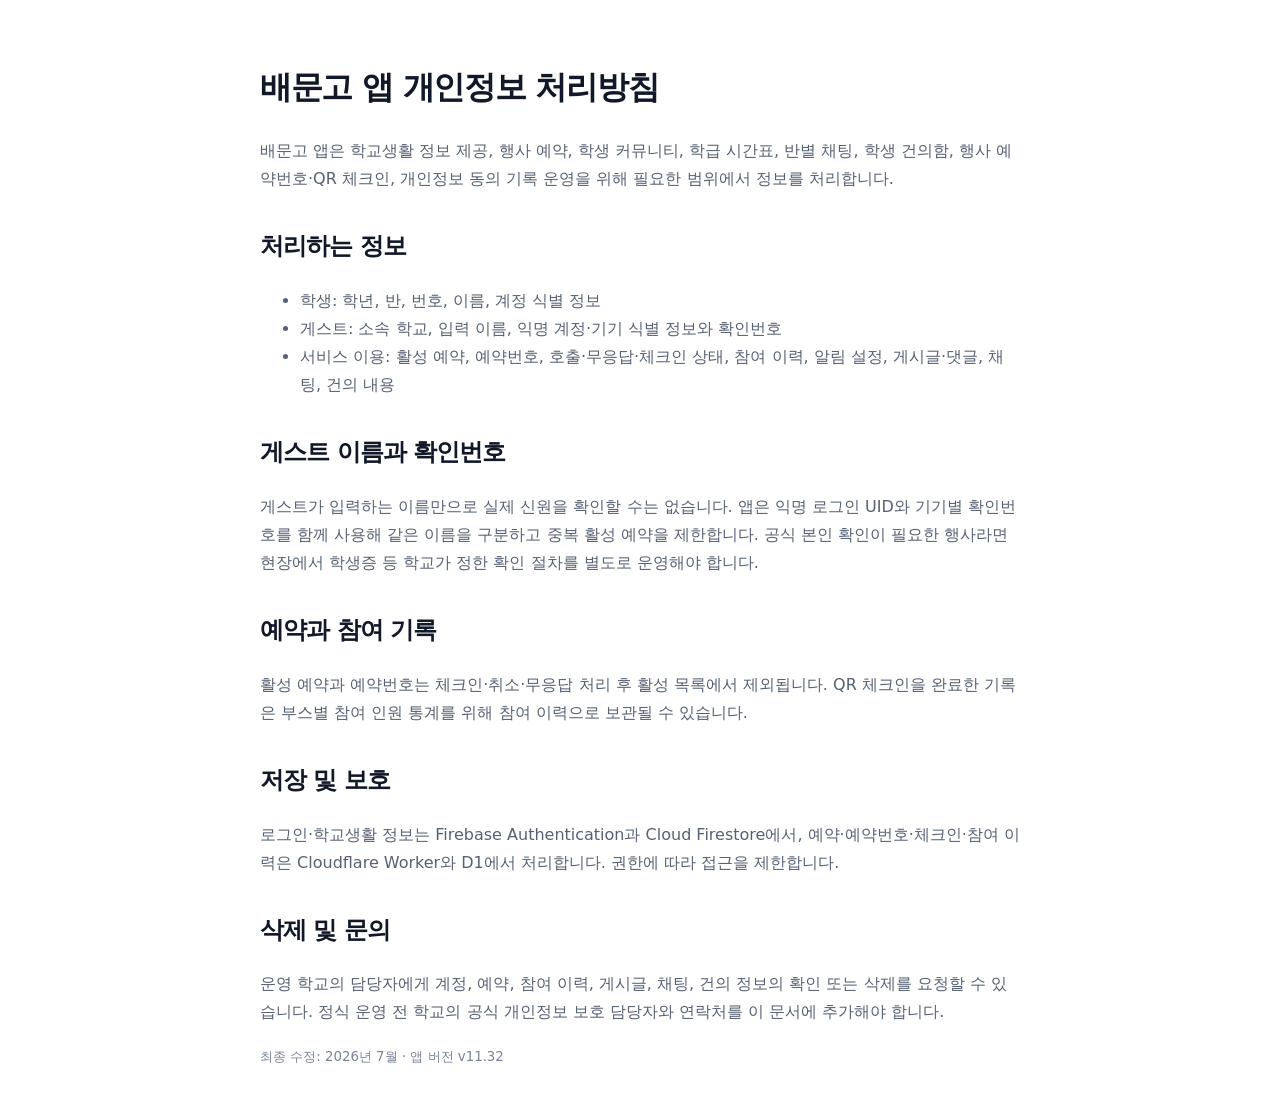
==== privacy.html @ ac87378b "Add files via upload" ====
<!doctype html>
<html lang="ko">
<head>
<meta charset="utf-8">
<meta name="viewport" content="width=device-width,initial-scale=1">
<title>배문고 앱 개인정보 처리방침</title>
<style>
body{font-family:system-ui,-apple-system,sans-serif;max-width:760px;margin:auto;padding:38px 22px;line-height:1.75;color:#111827}
h1,h2{letter-spacing:-.04em}h2{margin-top:32px}p,li{color:#566173}small{color:#7b8494}
</style>
</head>
<body>
<h1>배문고 앱 개인정보 처리방침</h1>
<p>배문고 앱은 학교생활 정보 제공, 행사 예약, 학생 커뮤니티, 학급 시간표, 반별 채팅, 학생 건의함, 행사 예약번호·QR 체크인, 개인정보 동의 기록 운영을 위해 필요한 범위에서 정보를 처리합니다.</p>
<h2>처리하는 정보</h2>
<ul>
<li>학생: 학년, 반, 번호, 이름, 계정 식별 정보</li>
<li>게스트: 소속 학교, 입력 이름, 익명 계정·기기 식별 정보와 확인번호</li>
<li>서비스 이용: 활성 예약, 예약번호, 호출·무응답·체크인 상태, 참여 이력, 알림 설정, 게시글·댓글, 채팅, 건의 내용</li>
</ul>
<h2>게스트 이름과 확인번호</h2>
<p>게스트가 입력하는 이름만으로 실제 신원을 확인할 수는 없습니다. 앱은 익명 로그인 UID와 기기별 확인번호를 함께 사용해 같은 이름을 구분하고 중복 활성 예약을 제한합니다. 공식 본인 확인이 필요한 행사라면 현장에서 학생증 등 학교가 정한 확인 절차를 별도로 운영해야 합니다.</p>
<h2>예약과 참여 기록</h2>
<p>활성 예약과 예약번호는 체크인·취소·무응답 처리 후 활성 목록에서 제외됩니다. QR 체크인을 완료한 기록은 부스별 참여 인원 통계를 위해 참여 이력으로 보관될 수 있습니다.</p>
<h2>저장 및 보호</h2>
<p>로그인·학교생활 정보는 Firebase Authentication과 Cloud Firestore에서, 예약·예약번호·체크인·참여 이력은 Cloudflare Worker와 D1에서 처리합니다. 권한에 따라 접근을 제한합니다.</p>
<h2>삭제 및 문의</h2>
<p>운영 학교의 담당자에게 계정, 예약, 참여 이력, 게시글, 채팅, 건의 정보의 확인 또는 삭제를 요청할 수 있습니다. 정식 운영 전 학교의 공식 개인정보 보호 담당자와 연락처를 이 문서에 추가해야 합니다.</p>
<small>최종 수정: 2026년 7월 · 앱 버전 v11.32</small>
</body>
</html>
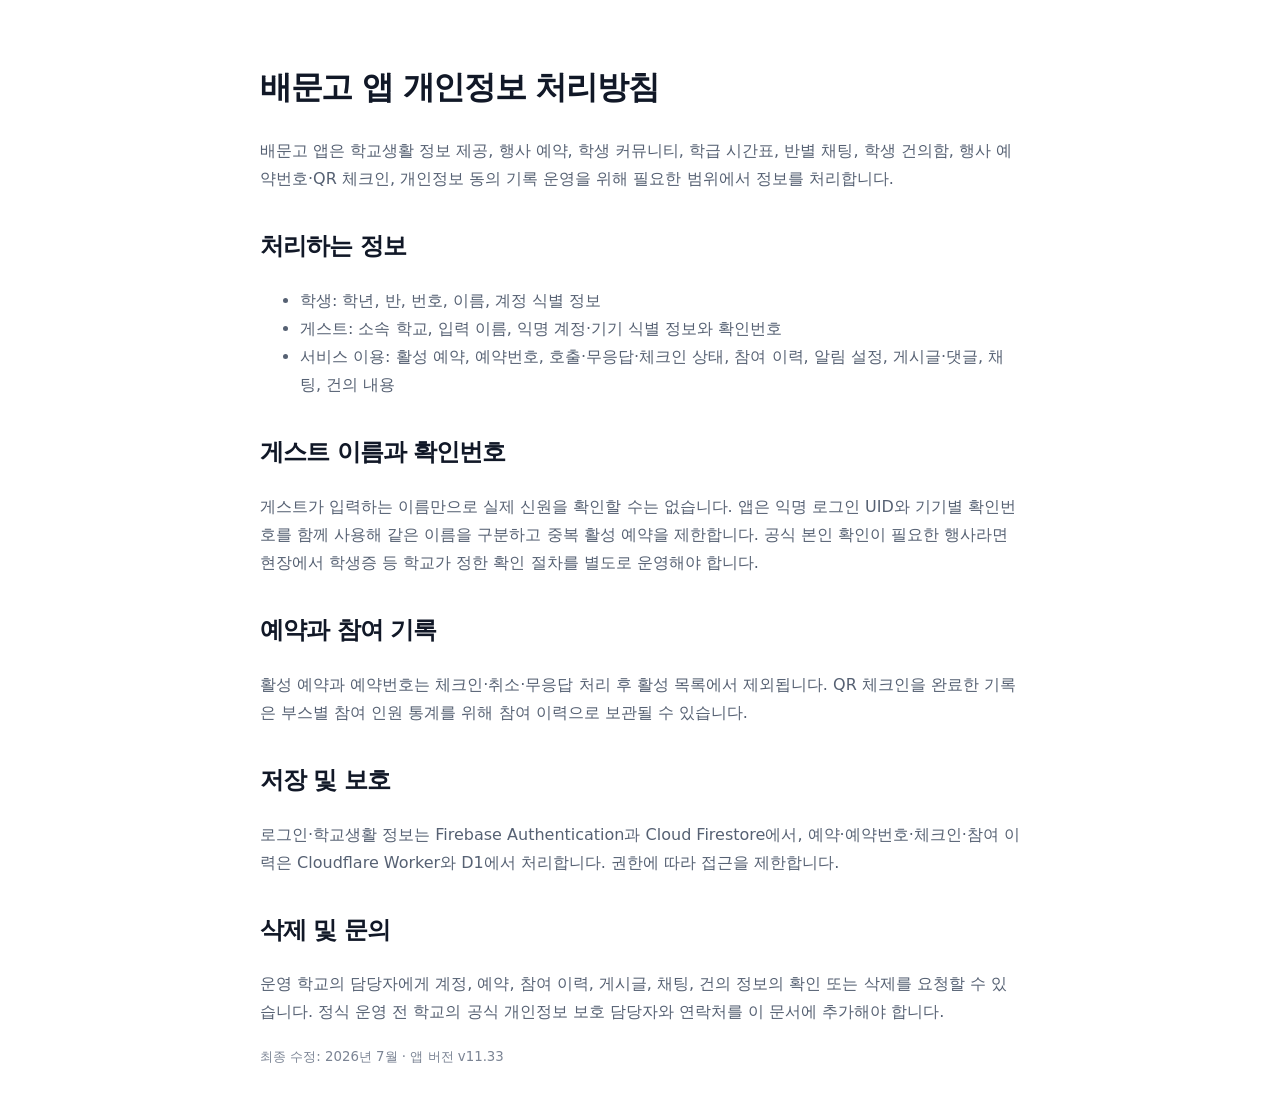
==== commit 1b64f3ff: "Add files via upload" ====
--- a/privacy.html
+++ b/privacy.html
@@ -26,6 +26,6 @@
 <p>로그인·학교생활 정보는 Firebase Authentication과 Cloud Firestore에서, 예약·예약번호·체크인·참여 이력은 Cloudflare Worker와 D1에서 처리합니다. 권한에 따라 접근을 제한합니다.</p>
 <h2>삭제 및 문의</h2>
 <p>운영 학교의 담당자에게 계정, 예약, 참여 이력, 게시글, 채팅, 건의 정보의 확인 또는 삭제를 요청할 수 있습니다. 정식 운영 전 학교의 공식 개인정보 보호 담당자와 연락처를 이 문서에 추가해야 합니다.</p>
-<small>최종 수정: 2026년 7월 · 앱 버전 v11.32</small>
+<small>최종 수정: 2026년 7월 · 앱 버전 v11.33</small>
 </body>
 </html>
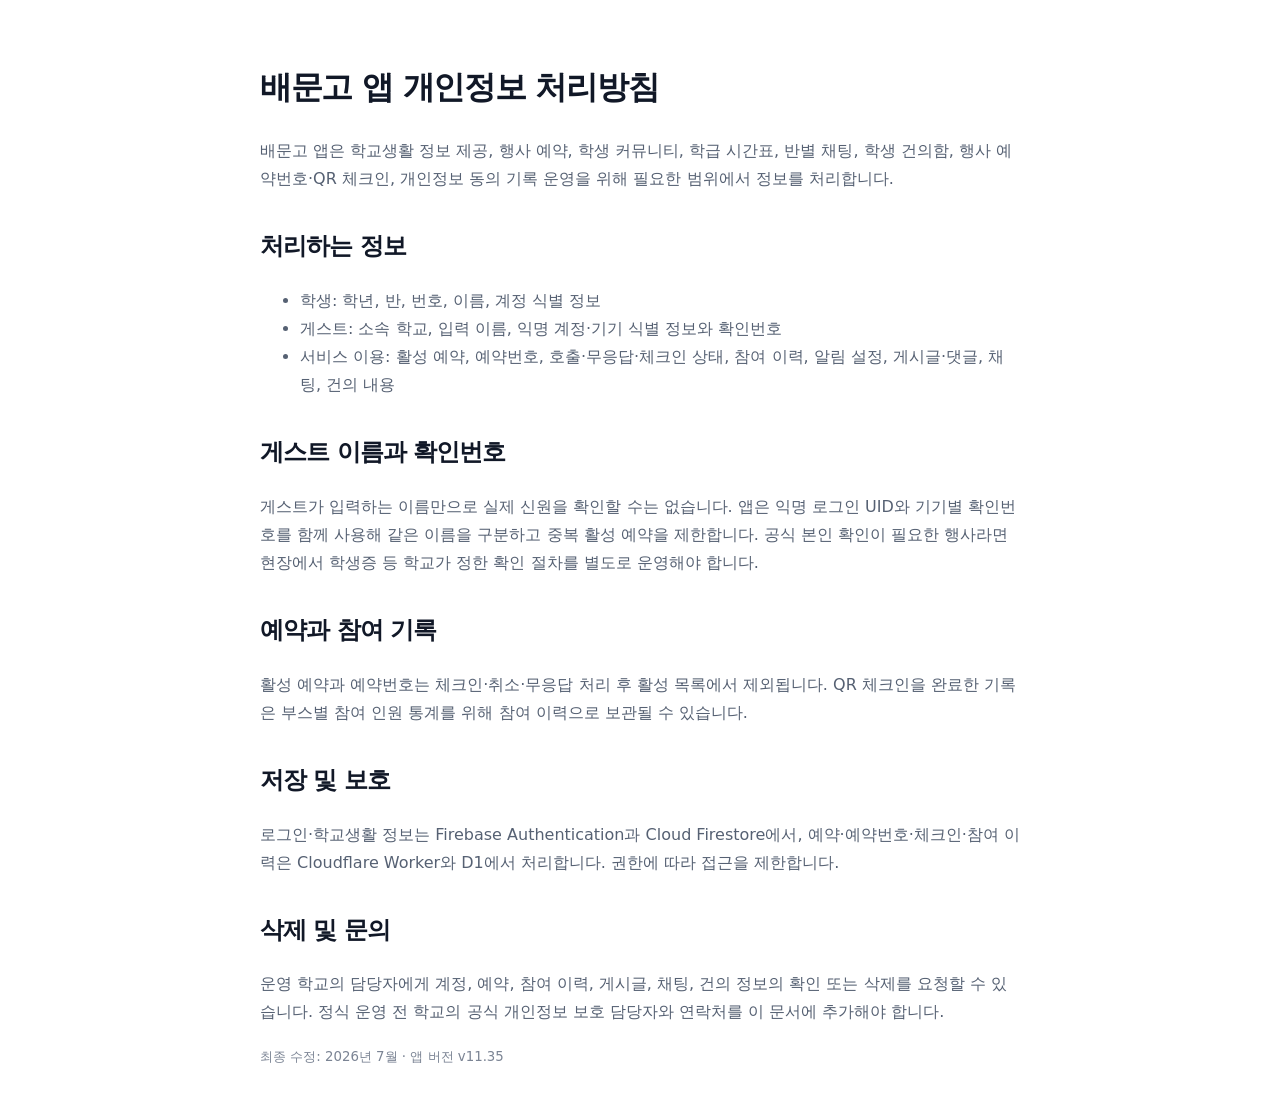
==== commit a1a671c4: "Add files via upload" ====
--- a/privacy.html
+++ b/privacy.html
@@ -26,6 +26,6 @@
 <p>로그인·학교생활 정보는 Firebase Authentication과 Cloud Firestore에서, 예약·예약번호·체크인·참여 이력은 Cloudflare Worker와 D1에서 처리합니다. 권한에 따라 접근을 제한합니다.</p>
 <h2>삭제 및 문의</h2>
 <p>운영 학교의 담당자에게 계정, 예약, 참여 이력, 게시글, 채팅, 건의 정보의 확인 또는 삭제를 요청할 수 있습니다. 정식 운영 전 학교의 공식 개인정보 보호 담당자와 연락처를 이 문서에 추가해야 합니다.</p>
-<small>최종 수정: 2026년 7월 · 앱 버전 v11.33</small>
+<small>최종 수정: 2026년 7월 · 앱 버전 v11.35</small>
 </body>
 </html>
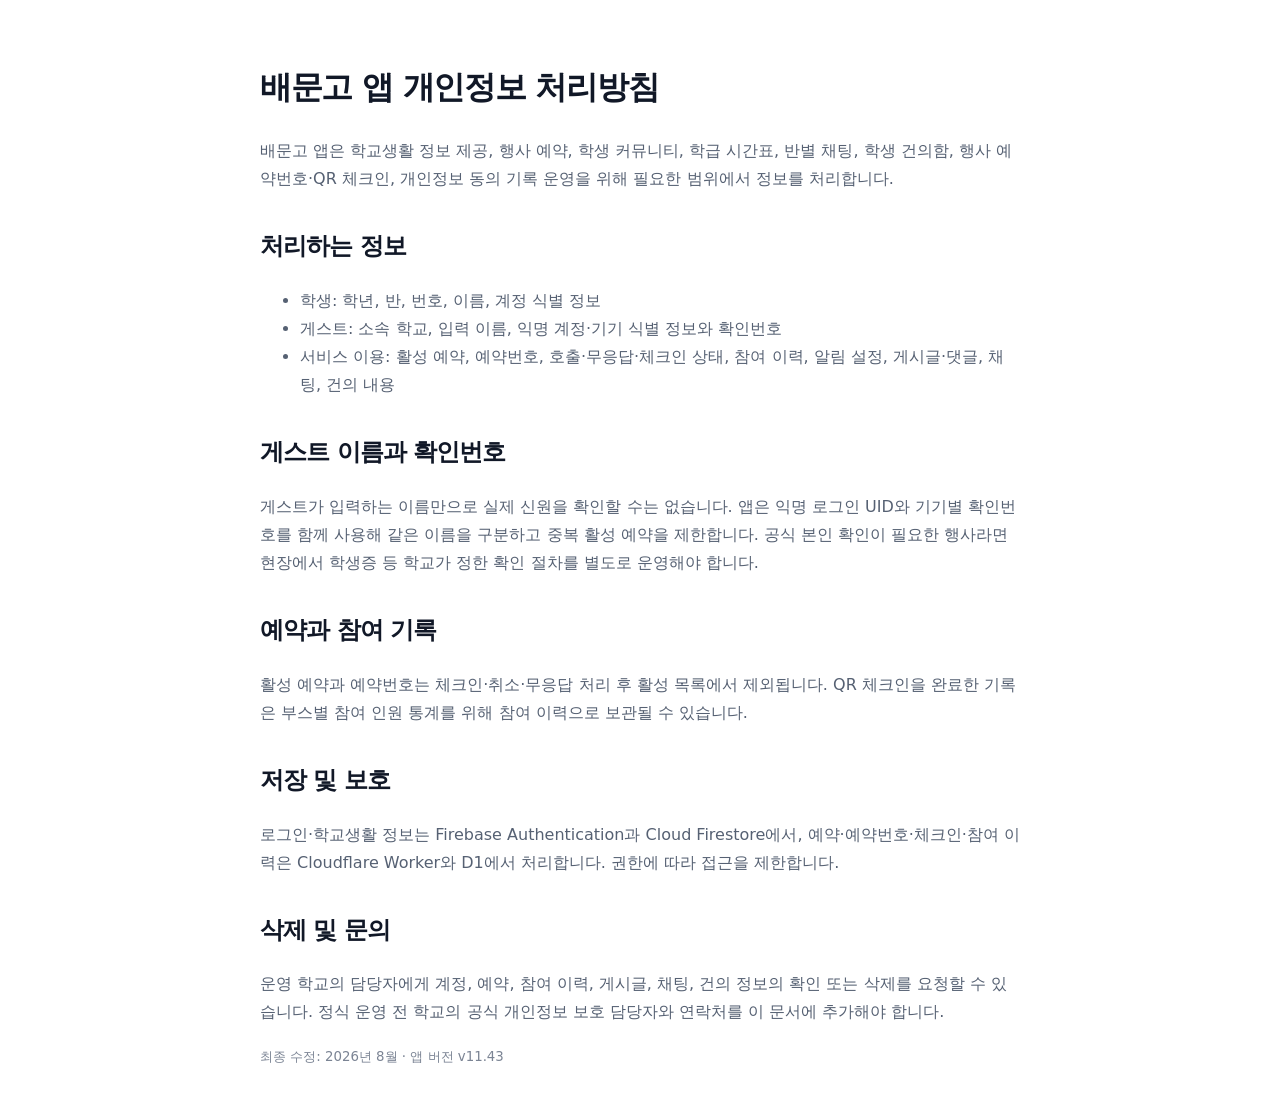
==== commit 3253c8a4: "Add files via upload" ====
--- a/privacy.html
+++ b/privacy.html
@@ -26,6 +26,6 @@
 <p>로그인·학교생활 정보는 Firebase Authentication과 Cloud Firestore에서, 예약·예약번호·체크인·참여 이력은 Cloudflare Worker와 D1에서 처리합니다. 권한에 따라 접근을 제한합니다.</p>
 <h2>삭제 및 문의</h2>
 <p>운영 학교의 담당자에게 계정, 예약, 참여 이력, 게시글, 채팅, 건의 정보의 확인 또는 삭제를 요청할 수 있습니다. 정식 운영 전 학교의 공식 개인정보 보호 담당자와 연락처를 이 문서에 추가해야 합니다.</p>
-<small>최종 수정: 2026년 7월 · 앱 버전 v11.35</small>
+<small>최종 수정: 2026년 8월 · 앱 버전 v11.43</small>
 </body>
 </html>
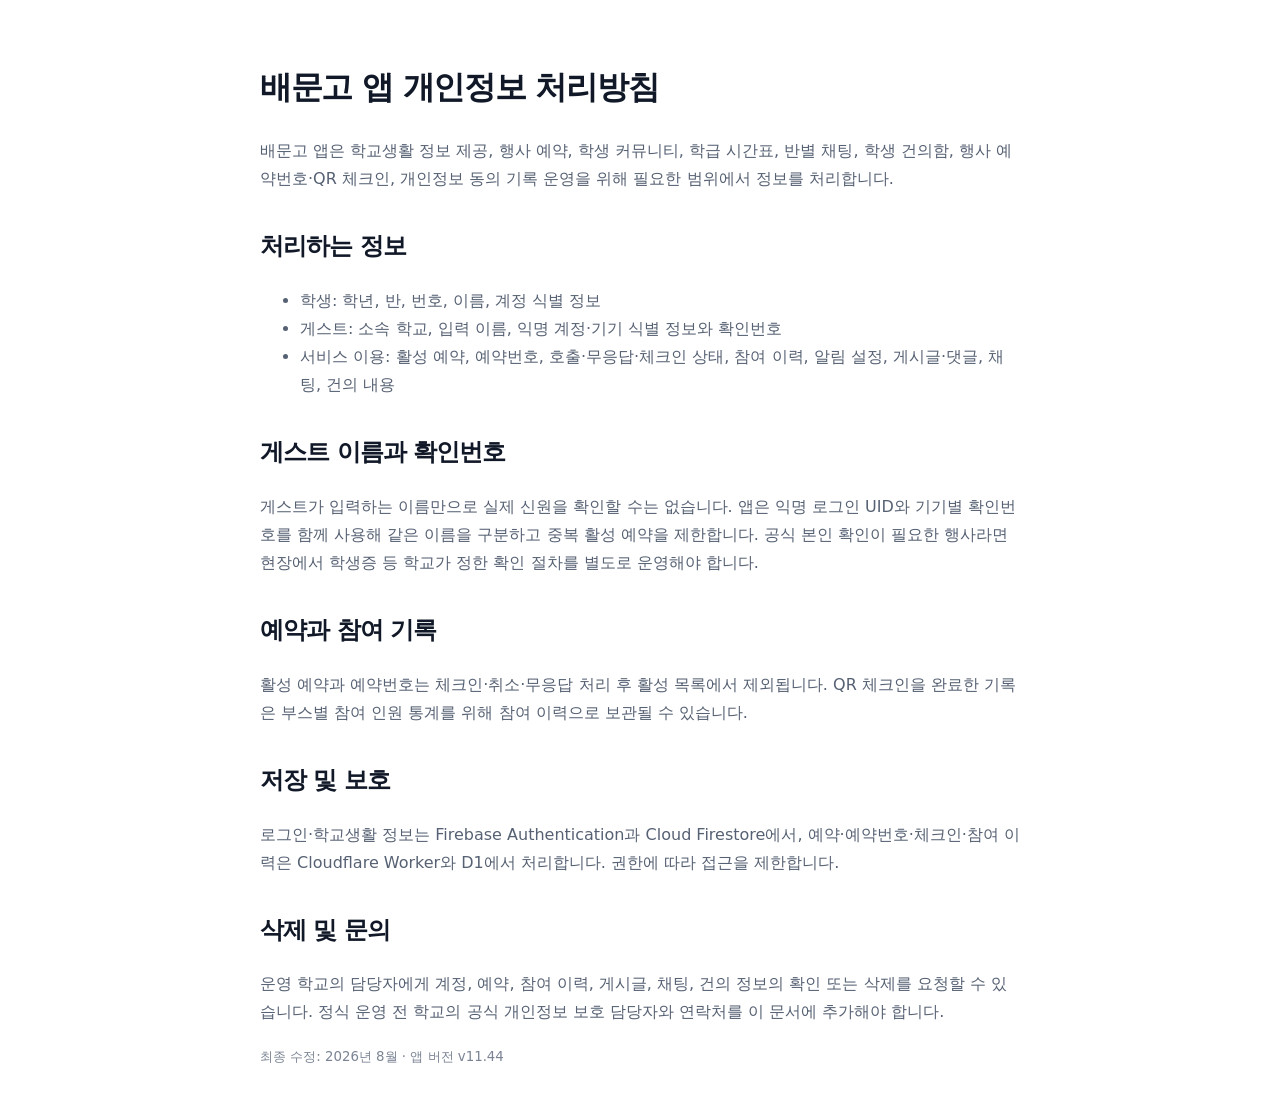
==== commit f9b31679: "Add files via upload" ====
--- a/privacy.html
+++ b/privacy.html
@@ -26,6 +26,6 @@
 <p>로그인·학교생활 정보는 Firebase Authentication과 Cloud Firestore에서, 예약·예약번호·체크인·참여 이력은 Cloudflare Worker와 D1에서 처리합니다. 권한에 따라 접근을 제한합니다.</p>
 <h2>삭제 및 문의</h2>
 <p>운영 학교의 담당자에게 계정, 예약, 참여 이력, 게시글, 채팅, 건의 정보의 확인 또는 삭제를 요청할 수 있습니다. 정식 운영 전 학교의 공식 개인정보 보호 담당자와 연락처를 이 문서에 추가해야 합니다.</p>
-<small>최종 수정: 2026년 8월 · 앱 버전 v11.43</small>
+<small>최종 수정: 2026년 8월 · 앱 버전 v11.44</small>
 </body>
 </html>
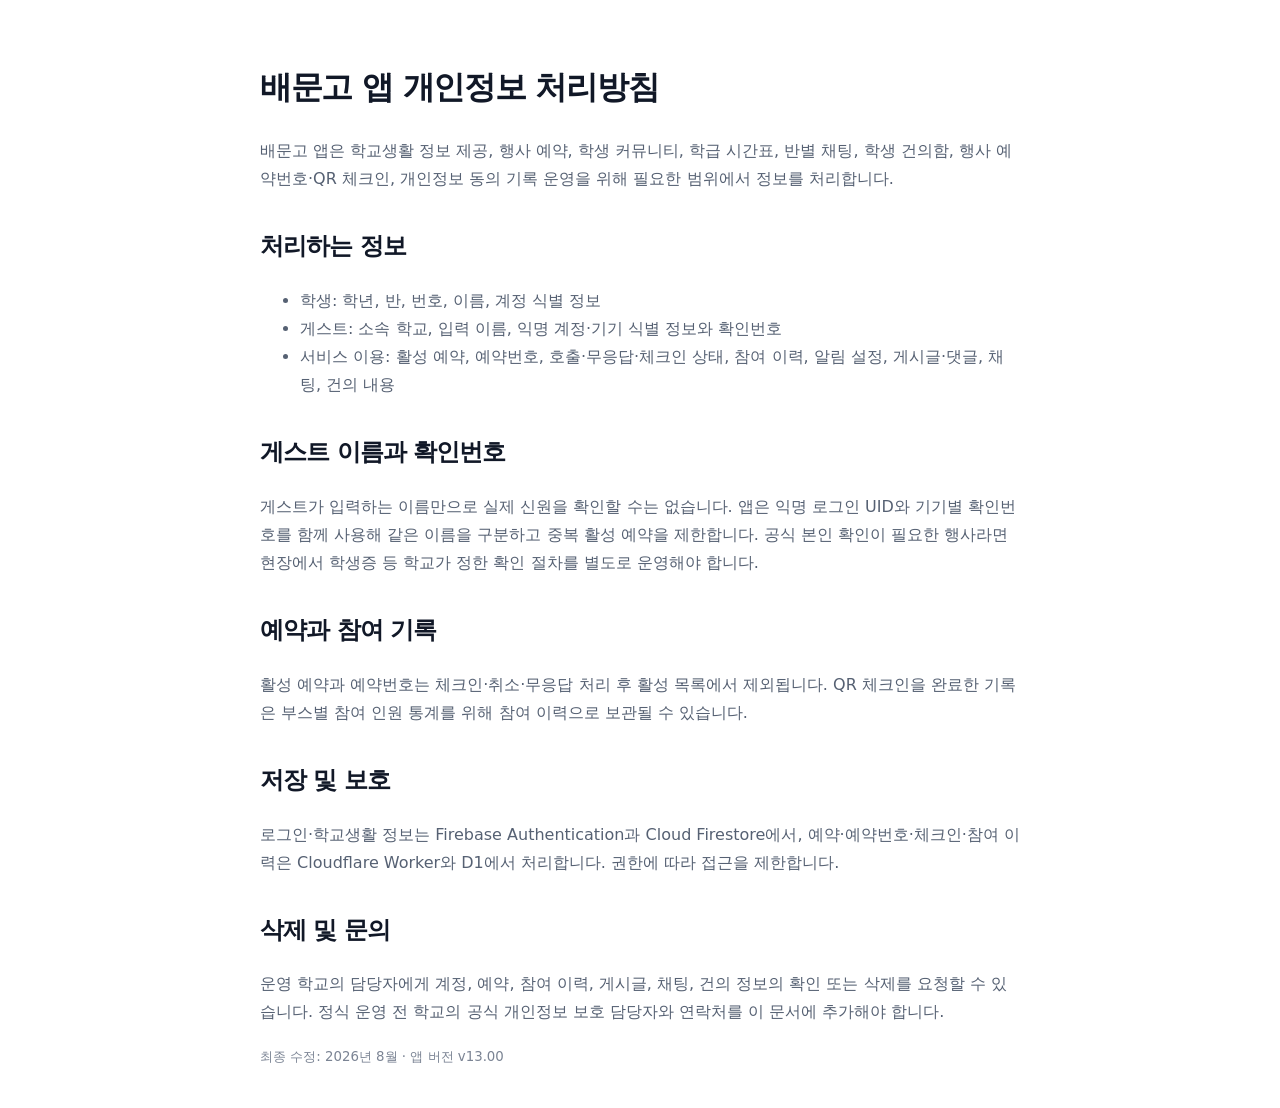
==== commit db05b710: "Add files via upload" ====
--- a/privacy.html
+++ b/privacy.html
@@ -26,6 +26,6 @@
 <p>로그인·학교생활 정보는 Firebase Authentication과 Cloud Firestore에서, 예약·예약번호·체크인·참여 이력은 Cloudflare Worker와 D1에서 처리합니다. 권한에 따라 접근을 제한합니다.</p>
 <h2>삭제 및 문의</h2>
 <p>운영 학교의 담당자에게 계정, 예약, 참여 이력, 게시글, 채팅, 건의 정보의 확인 또는 삭제를 요청할 수 있습니다. 정식 운영 전 학교의 공식 개인정보 보호 담당자와 연락처를 이 문서에 추가해야 합니다.</p>
-<small>최종 수정: 2026년 8월 · 앱 버전 v11.44</small>
+<small>최종 수정: 2026년 8월 · 앱 버전 v13.00</small>
 </body>
 </html>
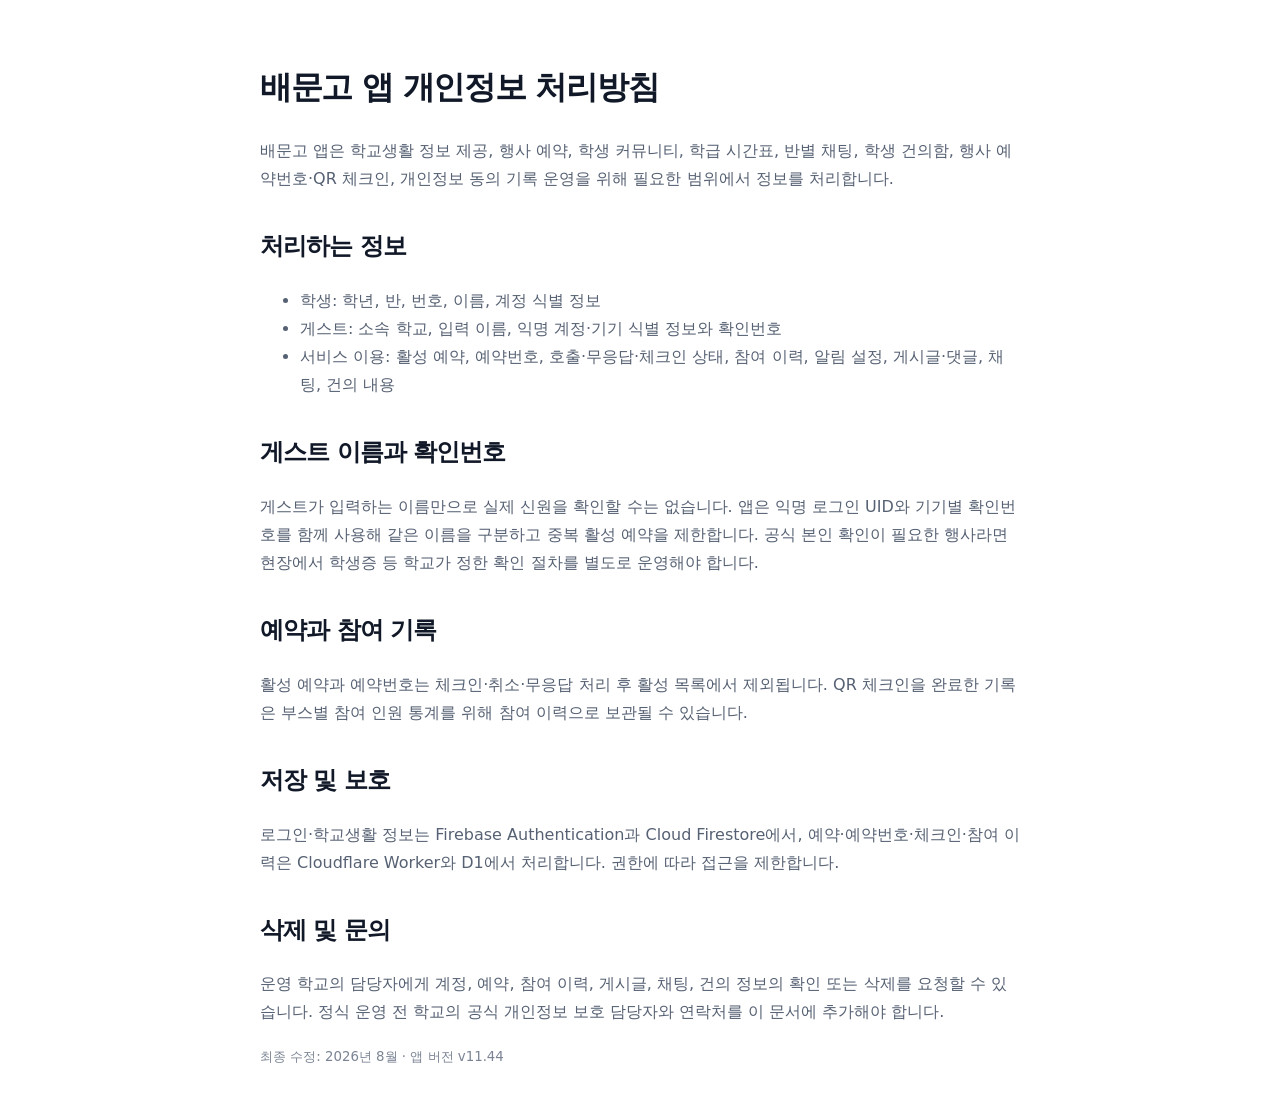
==== commit 9d3edfb5: "Add files via upload" ====
--- a/privacy.html
+++ b/privacy.html
@@ -26,6 +26,6 @@
 <p>로그인·학교생활 정보는 Firebase Authentication과 Cloud Firestore에서, 예약·예약번호·체크인·참여 이력은 Cloudflare Worker와 D1에서 처리합니다. 권한에 따라 접근을 제한합니다.</p>
 <h2>삭제 및 문의</h2>
 <p>운영 학교의 담당자에게 계정, 예약, 참여 이력, 게시글, 채팅, 건의 정보의 확인 또는 삭제를 요청할 수 있습니다. 정식 운영 전 학교의 공식 개인정보 보호 담당자와 연락처를 이 문서에 추가해야 합니다.</p>
-<small>최종 수정: 2026년 8월 · 앱 버전 v13.00</small>
+<small>최종 수정: 2026년 8월 · 앱 버전 v11.44</small>
 </body>
 </html>
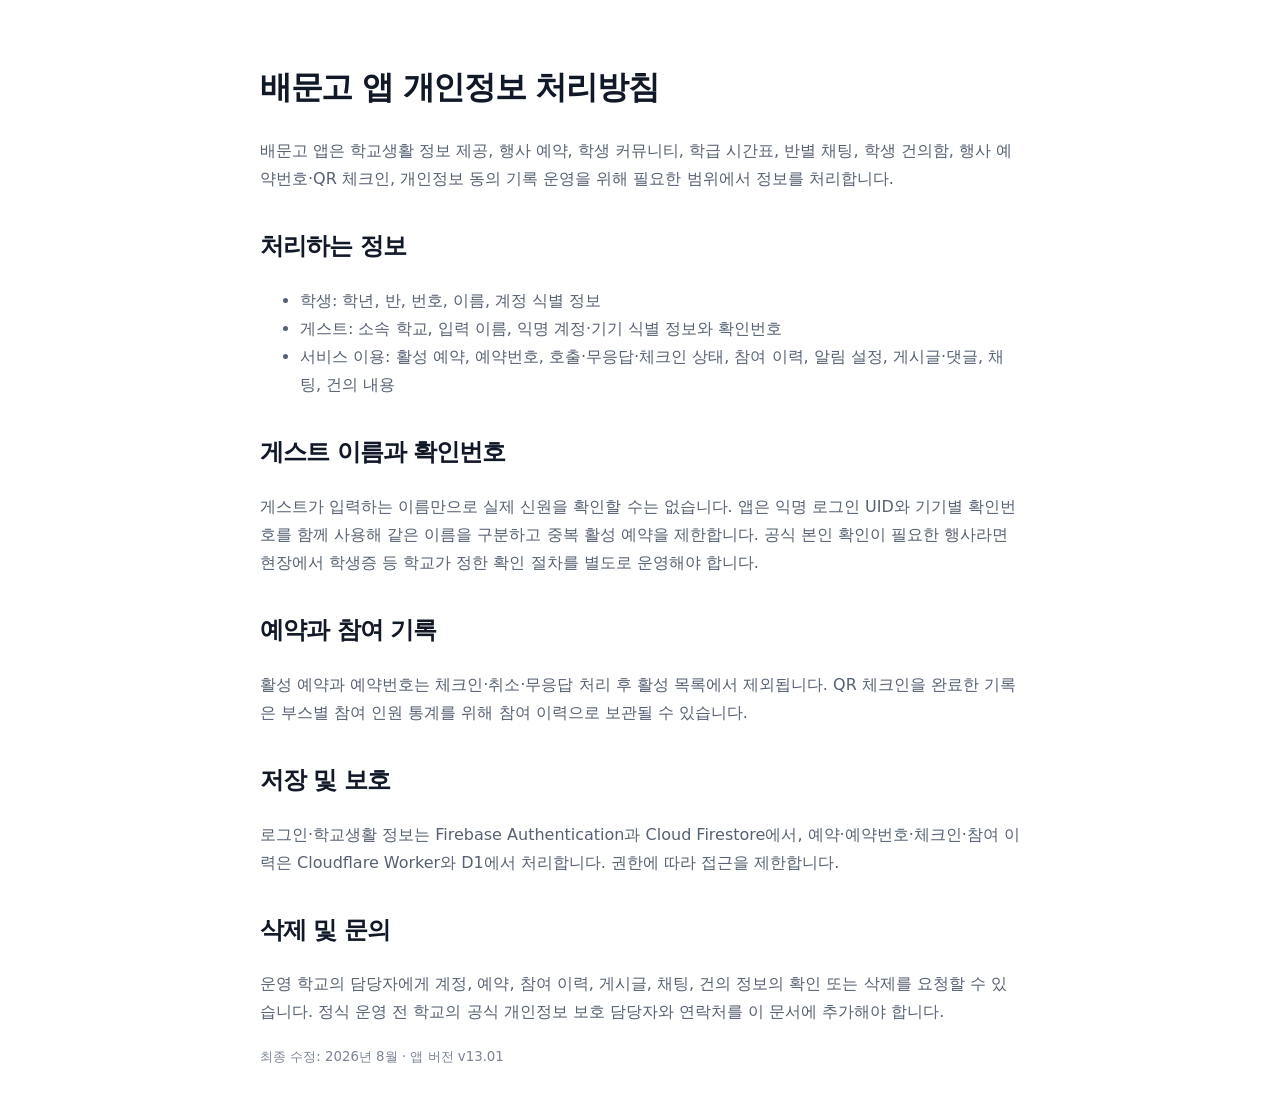
==== commit e834eacb: "Add files via upload" ====
--- a/privacy.html
+++ b/privacy.html
@@ -26,6 +26,6 @@
 <p>로그인·학교생활 정보는 Firebase Authentication과 Cloud Firestore에서, 예약·예약번호·체크인·참여 이력은 Cloudflare Worker와 D1에서 처리합니다. 권한에 따라 접근을 제한합니다.</p>
 <h2>삭제 및 문의</h2>
 <p>운영 학교의 담당자에게 계정, 예약, 참여 이력, 게시글, 채팅, 건의 정보의 확인 또는 삭제를 요청할 수 있습니다. 정식 운영 전 학교의 공식 개인정보 보호 담당자와 연락처를 이 문서에 추가해야 합니다.</p>
-<small>최종 수정: 2026년 8월 · 앱 버전 v11.44</small>
+<small>최종 수정: 2026년 8월 · 앱 버전 v13.01</small>
 </body>
 </html>
